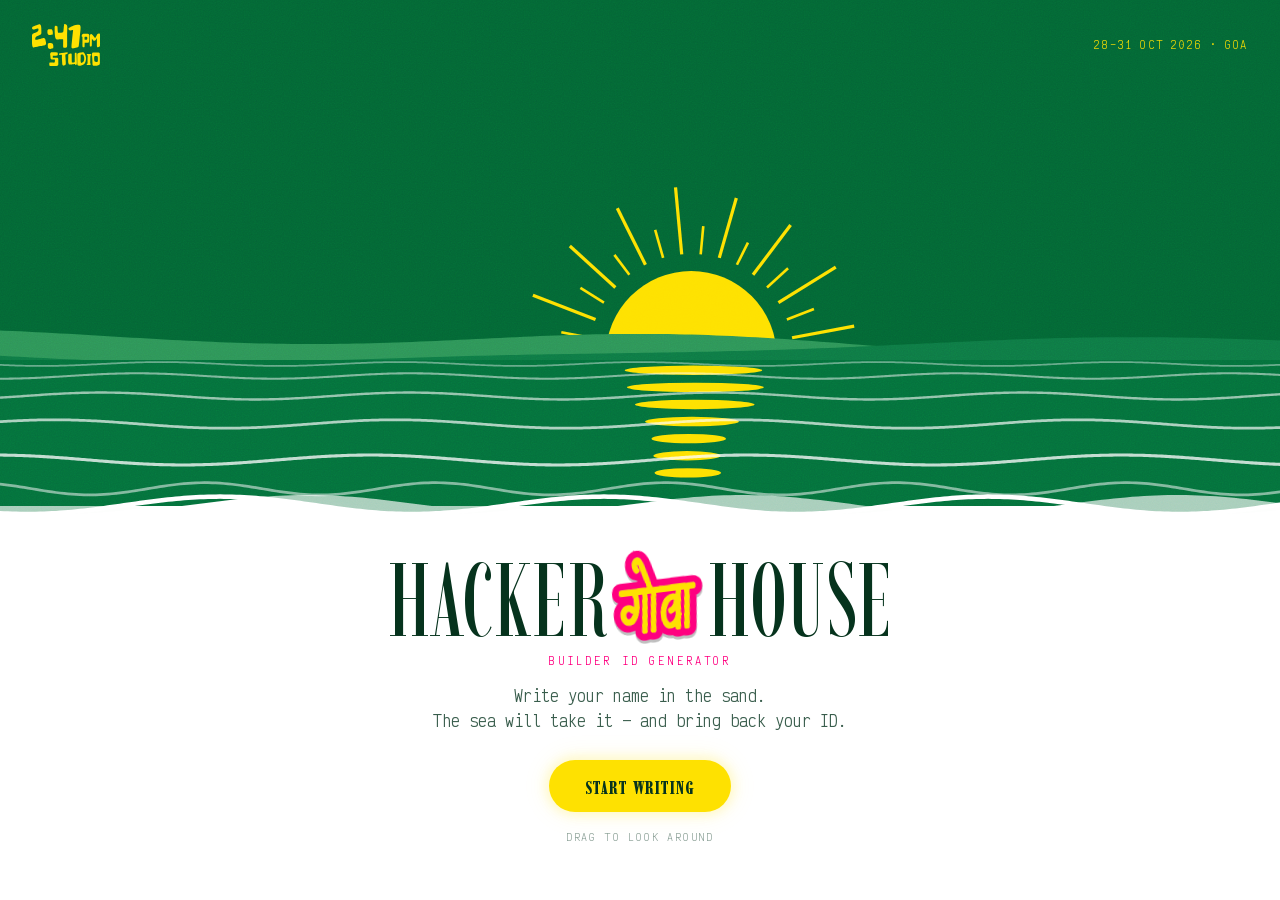
==== index.html @ b3ad8baa "Add beach scene animation, sharing functionality, title generator, and HEIC conversion support - Imp" ====
<!DOCTYPE html>
<html lang="en">
<head>
<meta charset="utf-8">
<meta name="viewport" content="width=device-width, initial-scale=1, viewport-fit=cover, maximum-scale=1">
<meta name="theme-color" content="#0B6839">
<title>Write it in the sand — Hacker House Goa 2026</title>
<meta name="description" content="Write your name in the sand at Hacker House Goa 2026. The sea takes it, and brings back your builder ID.">

<meta property="og:title" content="Write it in the sand — Hacker House Goa 2026">
<meta property="og:description" content="Write your name in the sand. The sea takes it, and brings back your builder ID. #FrameInGoa">
<meta property="og:type" content="website">
<meta name="twitter:card" content="summary_large_image">

<link rel="preload" href="assets/fonts/imbue-RLpxK5P16Ki3fVJvzTQKbVvu.woff2" as="font" type="font/woff2" crossorigin>
<link rel="preload" href="assets/fonts/victormono-Yq6Q-LGQWyfv-LGy7lEO0_ZdtxUGS7ZG.woff2" as="font" type="font/woff2" crossorigin>
<link rel="stylesheet" href="assets/fonts/fonts.css">
<link rel="stylesheet" href="css/style.css">
</head>
<body>

<canvas id="scene" aria-hidden="true"></canvas>

<!-- grain + vignette sit above the GL canvas, below the UI -->
<div class="grain" aria-hidden="true"></div>

<main id="ui">

  <!-- ─────────── ACT 0 · arrival ─────────── -->
  <section class="act act--intro is-active" id="act-intro">
    <header class="brandbar">
      <img class="brandbar__studio" src="assets/brand/2-47.svg" alt="2:47 PM Studio" width="70" height="43">
      <span class="brandbar__meta">28&ndash;31 OCT 2026 &middot; GOA</span>
    </header>

    <div class="intro">
      <h1 class="lockup">
        <span class="lockup__line">HACKER</span>
        <img class="lockup__goa" src="assets/brand/goa_hindi.svg" alt="गोवा" width="181" height="180">
        <span class="lockup__line">HOUSE</span>
      </h1>
      <p class="intro__kicker">Builder ID Generator</p>
      <p class="intro__copy">Write your name in the sand.<br>The sea will take it &mdash; and bring back your ID.</p>
      <button class="btn btn--yellow" id="btn-begin" type="button">START WRITING</button>
      <p class="intro__hint" id="intro-hint">Drag to look around</p>
    </div>
  </section>

  <!-- ─────────── ACT 1 · write ─────────── -->
  <section class="act act--form" id="act-form" hidden>
    <div class="sheet">
      <div class="sheet__grip" aria-hidden="true"></div>

      <div class="sheet__head">
        <span class="tag tag--pink">YOUR DETAILS</span>
        <p class="sheet__note">Watch the sand as you type.</p>
      </div>

      <div class="field field--photo">
        <label class="photo" id="photo-drop">
          <input type="file" id="input-photo" accept="image/*,.heic,.heif" hidden>
          <span class="photo__frame" id="photo-frame">
            <img id="photo-preview" alt="" hidden>
            <span class="photo__empty" id="photo-empty">
              <span class="photo__plus">+</span>
              <span class="photo__label">ADD PHOTO</span>
            </span>
          </span>
          <span class="photo__hint" id="photo-hint">JPG, PNG or HEIC.<br>Any crop &mdash; we handle it.</span>
        </label>
      </div>

      <div class="field">
        <label class="field__label" for="input-name">NAME</label>
        <input class="field__input" id="input-name" type="text" maxlength="22"
               autocomplete="name" placeholder="Alex Fernandes" enterkeyhint="next">
      </div>

      <div class="field field--split">
        <div>
          <label class="field__label" for="input-role">ROLE</label>
          <input class="field__input" id="input-role" type="text" maxlength="20"
                 placeholder="Frontend" enterkeyhint="next" list="roles">
          <datalist id="roles">
            <option>Frontend</option><option>Backend</option><option>Full-stack</option>
            <option>Design</option><option>AI / ML</option><option>Smart Contracts</option>
            <option>Product</option><option>Growth</option><option>Founder</option>
          </datalist>
        </div>
        <div>
          <label class="field__label" for="input-stack">STACK</label>
          <input class="field__input" id="input-stack" type="text" maxlength="24"
                 placeholder="Next.js · Solidity" enterkeyhint="done">
        </div>
      </div>

      <div class="field">
        <div class="titleline">
          <span class="field__label">BUILDER TITLE</span>
          <button class="reroll" id="btn-reroll" type="button" title="Roll another">
            <span class="reroll__icon" aria-hidden="true">⟳</span> ROLL
          </button>
        </div>
        <output class="titleout" id="builder-title">The Tide Chaser</output>
      </div>

      <button class="btn btn--pink btn--wide" id="btn-summon" type="button" disabled>
        LET THE SEA TAKE IT
      </button>
      <p class="sheet__req" id="sheet-req">Add a photo and a name to continue</p>
    </div>
  </section>

  <!-- ─────────── ACT 2/3 · the sea ─────────── -->
  <section class="act act--wash" id="act-wash" hidden>
    <button class="skipzone" id="btn-skip" type="button" aria-label="Skip the animation"></button>
    <p class="washline" id="washline"></p>
    <p class="skiphint">Tap to skip</p>
  </section>

  <!-- ─────────── ACT 4 · result ─────────── -->
  <section class="act act--result" id="act-result" hidden>
    <div class="result">
      <div class="result__actions">
        <button class="btn btn--yellow" id="btn-download" type="button">DOWNLOAD</button>
        <button class="btn btn--pink" id="btn-share" type="button">SHARE TO X</button>
        <button class="btn btn--ghost" id="btn-again" type="button">START OVER</button>
      </div>
      <p class="result__hash">#FrameInGoa</p>
    </div>
  </section>

  <!-- live region for screen readers -->
  <p class="sr-only" role="status" aria-live="polite" id="sr-status"></p>
</main>

<noscript>
  <div class="noscript">This experience needs JavaScript enabled.</div>
</noscript>

<script type="module" src="js/main.js"></script>
</body>
</html>
---- assets/fonts/fonts.css ----
/* cyrillic-ext */
@font-face {
  font-family: 'Caveat';
  font-style: normal;
  font-weight: 400;
  font-display: swap;
  src: url(caveat-Wnz6HAc5bAfYB2Q7azYYiAzcPDKo.woff2) format('woff2');
  unicode-range: U+0460-052F, U+1C80-1C8A, U+20B4, U+2DE0-2DFF, U+A640-A69F, U+FE2E-FE2F;
}
/* cyrillic */
@font-face {
  font-family: 'Caveat';
  font-style: normal;
  font-weight: 400;
  font-display: swap;
  src: url(caveat-Wnz6HAc5bAfYB2Q7YjYYiAzcPDKo.woff2) format('woff2');
  unicode-range: U+0301, U+0400-045F, U+0490-0491, U+04B0-04B1, U+2116;
}
/* latin-ext */
@font-face {
  font-family: 'Caveat';
  font-style: normal;
  font-weight: 400;
  font-display: swap;
  src: url(caveat-Wnz6HAc5bAfYB2Q7aDYYiAzcPDKo.woff2) format('woff2');
  unicode-range: U+0100-02BA, U+02BD-02C5, U+02C7-02CC, U+02CE-02D7, U+02DD-02FF, U+0304, U+0308, U+0329, U+1D00-1DBF, U+1E00-1E9F, U+1EF2-1EFF, U+2020, U+20A0-20AB, U+20AD-20C0, U+2113, U+2C60-2C7F, U+A720-A7FF;
}
/* latin */
@font-face {
  font-family: 'Caveat';
  font-style: normal;
  font-weight: 400;
  font-display: swap;
  src: url(caveat-Wnz6HAc5bAfYB2Q7ZjYYiAzcPA.woff2) format('woff2');
  unicode-range: U+0000-00FF, U+0131, U+0152-0153, U+02BB-02BC, U+02C6, U+02DA, U+02DC, U+0304, U+0308, U+0329, U+2000-206F, U+20AC, U+2122, U+2191, U+2193, U+2212, U+2215, U+FEFF, U+FFFD;
}
/* cyrillic-ext */
@font-face {
  font-family: 'Caveat';
  font-style: normal;
  font-weight: 700;
  font-display: swap;
  src: url(caveat-Wnz6HAc5bAfYB2Q7azYYiAzcPDKo.woff2) format('woff2');
  unicode-range: U+0460-052F, U+1C80-1C8A, U+20B4, U+2DE0-2DFF, U+A640-A69F, U+FE2E-FE2F;
}
/* cyrillic */
@font-face {
  font-family: 'Caveat';
  font-style: normal;
  font-weight: 700;
  font-display: swap;
  src: url(caveat-Wnz6HAc5bAfYB2Q7YjYYiAzcPDKo.woff2) format('woff2');
  unicode-range: U+0301, U+0400-045F, U+0490-0491, U+04B0-04B1, U+2116;
}
/* latin-ext */
@font-face {
  font-family: 'Caveat';
  font-style: normal;
  font-weight: 700;
  font-display: swap;
  src: url(caveat-Wnz6HAc5bAfYB2Q7aDYYiAzcPDKo.woff2) format('woff2');
  unicode-range: U+0100-02BA, U+02BD-02C5, U+02C7-02CC, U+02CE-02D7, U+02DD-02FF, U+0304, U+0308, U+0329, U+1D00-1DBF, U+1E00-1E9F, U+1EF2-1EFF, U+2020, U+20A0-20AB, U+20AD-20C0, U+2113, U+2C60-2C7F, U+A720-A7FF;
}
/* latin */
@font-face {
  font-family: 'Caveat';
  font-style: normal;
  font-weight: 700;
  font-display: swap;
  src: url(caveat-Wnz6HAc5bAfYB2Q7ZjYYiAzcPA.woff2) format('woff2');
  unicode-range: U+0000-00FF, U+0131, U+0152-0153, U+02BB-02BC, U+02C6, U+02DA, U+02DC, U+0304, U+0308, U+0329, U+2000-206F, U+20AC, U+2122, U+2191, U+2193, U+2212, U+2215, U+FEFF, U+FFFD;
}
/* vietnamese */
@font-face {
  font-family: 'Imbue';
  font-style: normal;
  font-weight: 400;
  font-display: swap;
  src: url(imbue-RLpxK5P16Ki3fVJgzTQKbVvuXfg.woff2) format('woff2');
  unicode-range: U+0102-0103, U+0110-0111, U+0128-0129, U+0168-0169, U+01A0-01A1, U+01AF-01B0, U+0300-0301, U+0303-0304, U+0308-0309, U+0323, U+0329, U+1EA0-1EF9, U+20AB;
}
/* latin-ext */
@font-face {
  font-family: 'Imbue';
  font-style: normal;
  font-weight: 400;
  font-display: swap;
  src: url(imbue-RLpxK5P16Ki3fVJhzTQKbVvuXfg.woff2) format('woff2');
  unicode-range: U+0100-02BA, U+02BD-02C5, U+02C7-02CC, U+02CE-02D7, U+02DD-02FF, U+0304, U+0308, U+0329, U+1D00-1DBF, U+1E00-1E9F, U+1EF2-1EFF, U+2020, U+20A0-20AB, U+20AD-20C0, U+2113, U+2C60-2C7F, U+A720-A7FF;
}
/* latin */
@font-face {
  font-family: 'Imbue';
  font-style: normal;
  font-weight: 400;
  font-display: swap;
  src: url(imbue-RLpxK5P16Ki3fVJvzTQKbVvu.woff2) format('woff2');
  unicode-range: U+0000-00FF, U+0131, U+0152-0153, U+02BB-02BC, U+02C6, U+02DA, U+02DC, U+0304, U+0308, U+0329, U+2000-206F, U+20AC, U+2122, U+2191, U+2193, U+2212, U+2215, U+FEFF, U+FFFD;
}
/* vietnamese */
@font-face {
  font-family: 'Imbue';
  font-style: normal;
  font-weight: 700;
  font-display: swap;
  src: url(imbue-RLpxK5P16Ki3fVJgzTQKbVvuXfg.woff2) format('woff2');
  unicode-range: U+0102-0103, U+0110-0111, U+0128-0129, U+0168-0169, U+01A0-01A1, U+01AF-01B0, U+0300-0301, U+0303-0304, U+0308-0309, U+0323, U+0329, U+1EA0-1EF9, U+20AB;
}
/* latin-ext */
@font-face {
  font-family: 'Imbue';
  font-style: normal;
  font-weight: 700;
  font-display: swap;
  src: url(imbue-RLpxK5P16Ki3fVJhzTQKbVvuXfg.woff2) format('woff2');
  unicode-range: U+0100-02BA, U+02BD-02C5, U+02C7-02CC, U+02CE-02D7, U+02DD-02FF, U+0304, U+0308, U+0329, U+1D00-1DBF, U+1E00-1E9F, U+1EF2-1EFF, U+2020, U+20A0-20AB, U+20AD-20C0, U+2113, U+2C60-2C7F, U+A720-A7FF;
}
/* latin */
@font-face {
  font-family: 'Imbue';
  font-style: normal;
  font-weight: 700;
  font-display: swap;
  src: url(imbue-RLpxK5P16Ki3fVJvzTQKbVvu.woff2) format('woff2');
  unicode-range: U+0000-00FF, U+0131, U+0152-0153, U+02BB-02BC, U+02C6, U+02DA, U+02DC, U+0304, U+0308, U+0329, U+2000-206F, U+20AC, U+2122, U+2191, U+2193, U+2212, U+2215, U+FEFF, U+FFFD;
}
/* vietnamese */
@font-face {
  font-family: 'Imbue';
  font-style: normal;
  font-weight: 800;
  font-display: swap;
  src: url(imbue-RLpxK5P16Ki3fVJgzTQKbVvuXfg.woff2) format('woff2');
  unicode-range: U+0102-0103, U+0110-0111, U+0128-0129, U+0168-0169, U+01A0-01A1, U+01AF-01B0, U+0300-0301, U+0303-0304, U+0308-0309, U+0323, U+0329, U+1EA0-1EF9, U+20AB;
}
/* latin-ext */
@font-face {
  font-family: 'Imbue';
  font-style: normal;
  font-weight: 800;
  font-display: swap;
  src: url(imbue-RLpxK5P16Ki3fVJhzTQKbVvuXfg.woff2) format('woff2');
  unicode-range: U+0100-02BA, U+02BD-02C5, U+02C7-02CC, U+02CE-02D7, U+02DD-02FF, U+0304, U+0308, U+0329, U+1D00-1DBF, U+1E00-1E9F, U+1EF2-1EFF, U+2020, U+20A0-20AB, U+20AD-20C0, U+2113, U+2C60-2C7F, U+A720-A7FF;
}
/* latin */
@font-face {
  font-family: 'Imbue';
  font-style: normal;
  font-weight: 800;
  font-display: swap;
  src: url(imbue-RLpxK5P16Ki3fVJvzTQKbVvu.woff2) format('woff2');
  unicode-range: U+0000-00FF, U+0131, U+0152-0153, U+02BB-02BC, U+02C6, U+02DA, U+02DC, U+0304, U+0308, U+0329, U+2000-206F, U+20AC, U+2122, U+2191, U+2193, U+2212, U+2215, U+FEFF, U+FFFD;
}
/* cyrillic-ext */
@font-face {
  font-family: 'Victor Mono';
  font-style: normal;
  font-weight: 400;
  font-display: swap;
  src: url(victormono-Yq6Q-LGQWyfv-LGy7lEO0_ZQtxUGS7ZG09E.woff2) format('woff2');
  unicode-range: U+0460-052F, U+1C80-1C8A, U+20B4, U+2DE0-2DFF, U+A640-A69F, U+FE2E-FE2F;
}
/* cyrillic */
@font-face {
  font-family: 'Victor Mono';
  font-style: normal;
  font-weight: 400;
  font-display: swap;
  src: url(victormono-Yq6Q-LGQWyfv-LGy7lEO0_ZZtxUGS7ZG09E.woff2) format('woff2');
  unicode-range: U+0301, U+0400-045F, U+0490-0491, U+04B0-04B1, U+2116;
}
/* greek */
@font-face {
  font-family: 'Victor Mono';
  font-style: normal;
  font-weight: 400;
  font-display: swap;
  src: url(victormono-Yq6Q-LGQWyfv-LGy7lEO0_ZetxUGS7ZG09E.woff2) format('woff2');
  unicode-range: U+0370-0377, U+037A-037F, U+0384-038A, U+038C, U+038E-03A1, U+03A3-03FF;
}
/* vietnamese */
@font-face {
  font-family: 'Victor Mono';
  font-style: normal;
  font-weight: 400;
  font-display: swap;
  src: url(victormono-Yq6Q-LGQWyfv-LGy7lEO0_ZStxUGS7ZG09E.woff2) format('woff2');
  unicode-range: U+0102-0103, U+0110-0111, U+0128-0129, U+0168-0169, U+01A0-01A1, U+01AF-01B0, U+0300-0301, U+0303-0304, U+0308-0309, U+0323, U+0329, U+1EA0-1EF9, U+20AB;
}
/* latin-ext */
@font-face {
  font-family: 'Victor Mono';
  font-style: normal;
  font-weight: 400;
  font-display: swap;
  src: url(victormono-Yq6Q-LGQWyfv-LGy7lEO0_ZTtxUGS7ZG09E.woff2) format('woff2');
  unicode-range: U+0100-02BA, U+02BD-02C5, U+02C7-02CC, U+02CE-02D7, U+02DD-02FF, U+0304, U+0308, U+0329, U+1D00-1DBF, U+1E00-1E9F, U+1EF2-1EFF, U+2020, U+20A0-20AB, U+20AD-20C0, U+2113, U+2C60-2C7F, U+A720-A7FF;
}
/* latin */
@font-face {
  font-family: 'Victor Mono';
  font-style: normal;
  font-weight: 400;
  font-display: swap;
  src: url(victormono-Yq6Q-LGQWyfv-LGy7lEO0_ZdtxUGS7ZG.woff2) format('woff2');
  unicode-range: U+0000-00FF, U+0131, U+0152-0153, U+02BB-02BC, U+02C6, U+02DA, U+02DC, U+0304, U+0308, U+0329, U+2000-206F, U+20AC, U+2122, U+2191, U+2193, U+2212, U+2215, U+FEFF, U+FFFD;
}
/* cyrillic-ext */
@font-face {
  font-family: 'Victor Mono';
  font-style: normal;
  font-weight: 500;
  font-display: swap;
  src: url(victormono-Yq6Q-LGQWyfv-LGy7lEO0_ZQtxUGS7ZG09E.woff2) format('woff2');
  unicode-range: U+0460-052F, U+1C80-1C8A, U+20B4, U+2DE0-2DFF, U+A640-A69F, U+FE2E-FE2F;
}
/* cyrillic */
@font-face {
  font-family: 'Victor Mono';
  font-style: normal;
  font-weight: 500;
  font-display: swap;
  src: url(victormono-Yq6Q-LGQWyfv-LGy7lEO0_ZZtxUGS7ZG09E.woff2) format('woff2');
  unicode-range: U+0301, U+0400-045F, U+0490-0491, U+04B0-04B1, U+2116;
}
/* greek */
@font-face {
  font-family: 'Victor Mono';
  font-style: normal;
  font-weight: 500;
  font-display: swap;
  src: url(victormono-Yq6Q-LGQWyfv-LGy7lEO0_ZetxUGS7ZG09E.woff2) format('woff2');
  unicode-range: U+0370-0377, U+037A-037F, U+0384-038A, U+038C, U+038E-03A1, U+03A3-03FF;
}
/* vietnamese */
@font-face {
  font-family: 'Victor Mono';
  font-style: normal;
  font-weight: 500;
  font-display: swap;
  src: url(victormono-Yq6Q-LGQWyfv-LGy7lEO0_ZStxUGS7ZG09E.woff2) format('woff2');
  unicode-range: U+0102-0103, U+0110-0111, U+0128-0129, U+0168-0169, U+01A0-01A1, U+01AF-01B0, U+0300-0301, U+0303-0304, U+0308-0309, U+0323, U+0329, U+1EA0-1EF9, U+20AB;
}
/* latin-ext */
@font-face {
  font-family: 'Victor Mono';
  font-style: normal;
  font-weight: 500;
  font-display: swap;
  src: url(victormono-Yq6Q-LGQWyfv-LGy7lEO0_ZTtxUGS7ZG09E.woff2) format('woff2');
  unicode-range: U+0100-02BA, U+02BD-02C5, U+02C7-02CC, U+02CE-02D7, U+02DD-02FF, U+0304, U+0308, U+0329, U+1D00-1DBF, U+1E00-1E9F, U+1EF2-1EFF, U+2020, U+20A0-20AB, U+20AD-20C0, U+2113, U+2C60-2C7F, U+A720-A7FF;
}
/* latin */
@font-face {
  font-family: 'Victor Mono';
  font-style: normal;
  font-weight: 500;
  font-display: swap;
  src: url(victormono-Yq6Q-LGQWyfv-LGy7lEO0_ZdtxUGS7ZG.woff2) format('woff2');
  unicode-range: U+0000-00FF, U+0131, U+0152-0153, U+02BB-02BC, U+02C6, U+02DA, U+02DC, U+0304, U+0308, U+0329, U+2000-206F, U+20AC, U+2122, U+2191, U+2193, U+2212, U+2215, U+FEFF, U+FFFD;
}
/* cyrillic-ext */
@font-face {
  font-family: 'Victor Mono';
  font-style: normal;
  font-weight: 700;
  font-display: swap;
  src: url(victormono-Yq6Q-LGQWyfv-LGy7lEO0_ZQtxUGS7ZG09E.woff2) format('woff2');
  unicode-range: U+0460-052F, U+1C80-1C8A, U+20B4, U+2DE0-2DFF, U+A640-A69F, U+FE2E-FE2F;
}
/* cyrillic */
@font-face {
  font-family: 'Victor Mono';
  font-style: normal;
  font-weight: 700;
  font-display: swap;
  src: url(victormono-Yq6Q-LGQWyfv-LGy7lEO0_ZZtxUGS7ZG09E.woff2) format('woff2');
  unicode-range: U+0301, U+0400-045F, U+0490-0491, U+04B0-04B1, U+2116;
}
/* greek */
@font-face {
  font-family: 'Victor Mono';
  font-style: normal;
  font-weight: 700;
  font-display: swap;
  src: url(victormono-Yq6Q-LGQWyfv-LGy7lEO0_ZetxUGS7ZG09E.woff2) format('woff2');
  unicode-range: U+0370-0377, U+037A-037F, U+0384-038A, U+038C, U+038E-03A1, U+03A3-03FF;
}
/* vietnamese */
@font-face {
  font-family: 'Victor Mono';
  font-style: normal;
  font-weight: 700;
  font-display: swap;
  src: url(victormono-Yq6Q-LGQWyfv-LGy7lEO0_ZStxUGS7ZG09E.woff2) format('woff2');
  unicode-range: U+0102-0103, U+0110-0111, U+0128-0129, U+0168-0169, U+01A0-01A1, U+01AF-01B0, U+0300-0301, U+0303-0304, U+0308-0309, U+0323, U+0329, U+1EA0-1EF9, U+20AB;
}
/* latin-ext */
@font-face {
  font-family: 'Victor Mono';
  font-style: normal;
  font-weight: 700;
  font-display: swap;
  src: url(victormono-Yq6Q-LGQWyfv-LGy7lEO0_ZTtxUGS7ZG09E.woff2) format('woff2');
  unicode-range: U+0100-02BA, U+02BD-02C5, U+02C7-02CC, U+02CE-02D7, U+02DD-02FF, U+0304, U+0308, U+0329, U+1D00-1DBF, U+1E00-1E9F, U+1EF2-1EFF, U+2020, U+20A0-20AB, U+20AD-20C0, U+2113, U+2C60-2C7F, U+A720-A7FF;
}
/* latin */
@font-face {
  font-family: 'Victor Mono';
  font-style: normal;
  font-weight: 700;
  font-display: swap;
  src: url(victormono-Yq6Q-LGQWyfv-LGy7lEO0_ZdtxUGS7ZG.woff2) format('woff2');
  unicode-range: U+0000-00FF, U+0131, U+0152-0153, U+02BB-02BC, U+02C6, U+02DA, U+02DC, U+0304, U+0308, U+0329, U+2000-206F, U+20AC, U+2122, U+2191, U+2193, U+2212, U+2215, U+FEFF, U+FFFD;
}
---- css/style.css ----
/* ============================================================
   Hacker House Goa 2026 — Builder ID Generator
   Design tokens lifted from hhgoa.com
   ============================================================ */

:root{
  --green:      #0B6839;
  --green-deep: #075029;
  --green-lift: #14804a;
  --yellow:     #FEE101;
  --pink:       #FF0080;
  --cream:      #FFFBE8;
  --sand:       #E3C08D;
  --ink:        #06331d;

  --shadow-yellow: 0 0 12px 3px rgb(254 225 1 / .20), 0 0 26px 5px rgb(254 225 1 / .07);
  --shadow-pink:   0 0 12px 3px rgb(255 0 128 / .22), 0 0 26px 5px rgb(255 0 128 / .08);

  --ease-out: cubic-bezier(.16,.84,.44,1);
  --ease-in-out: cubic-bezier(.65,.05,.36,1);

  --safe-b: env(safe-area-inset-bottom, 0px);
  --safe-t: env(safe-area-inset-top, 0px);
}

*,*::before,*::after{ box-sizing:border-box; }

/* The `hidden` attribute only sets `display:none` in the UA stylesheet, so
   ANY author `display` rule silently defeats it. Several elements here set
   display:grid/block, which made them impossible to hide from JS. */
[hidden]{ display:none !important; }

html,body{
  margin:0; padding:0;
  height:100%;
  background:var(--green);
  color:var(--cream);
  font-family:"Victor Mono", ui-monospace, SFMono-Regular, Menlo, monospace;
  -webkit-font-smoothing:antialiased;
  text-rendering:optimizeLegibility;
  overscroll-behavior:none;
}

body{
  overflow:hidden;
  position:fixed;
  inset:0;
  touch-action:none;
}

/* ── GL canvas ───────────────────────────────────────────── */
#scene{
  position:fixed; inset:0;
  width:100%; height:100%;
  display:block;
  z-index:0;
  touch-action:none;
}

/* paper grain — the brand art has a printed, slightly noisy surface */
.grain{
  position:fixed; inset:0;
  z-index:1;
  pointer-events:none;
  opacity:.16;
  mix-blend-mode:overlay;
  background-image:url("data:image/svg+xml,%3Csvg xmlns='http://www.w3.org/2000/svg' width='140' height='140'%3E%3Cfilter id='n'%3E%3CfeTurbulence type='fractalNoise' baseFrequency='.85' numOctaves='3'/%3E%3C/filter%3E%3Crect width='140' height='140' filter='url(%23n)'/%3E%3C/svg%3E");
}
.grain::after{
  content:""; position:absolute; inset:0;
  background:radial-gradient(125% 95% at 50% 42%, transparent 52%, rgb(3 40 22 / .38) 100%);
  mix-blend-mode:multiply;
}

/* ── UI shell ────────────────────────────────────────────── */
#ui{
  position:fixed; inset:0;
  z-index:2;
  pointer-events:none;
}
.act{
  position:absolute; inset:0;
  display:flex;
  opacity:0;
  transition:opacity .5s var(--ease-out);
}
.act[hidden]{ display:none; }
.act.is-active{ opacity:1; }
.act > *{ pointer-events:auto; }

.sr-only{
  position:absolute; width:1px; height:1px;
  padding:0; margin:-1px; overflow:hidden;
  clip:rect(0 0 0 0); white-space:nowrap; border:0;
}

/* ── Buttons ─────────────────────────────────────────────── */
.btn{
  font-family:"Imbue", Georgia, serif;
  font-weight:800;
  text-transform:uppercase;
  letter-spacing:.055em;
  font-size:clamp(15px, 4.4vw, 19px);
  line-height:1;
  padding:.95em 1.9em .8em;
  border:0; border-radius:999px;
  cursor:pointer;
  transition:transform .22s var(--ease-out), box-shadow .22s var(--ease-out), opacity .2s;
  -webkit-tap-highlight-color:transparent;
  white-space:nowrap;
}
.btn:active{ transform:scale(.96); }
.btn:disabled{ opacity:.4; cursor:not-allowed; }
.btn:focus-visible{ outline:2px solid var(--cream); outline-offset:3px; }

.btn--yellow{ background:var(--yellow); color:var(--ink); box-shadow:var(--shadow-yellow); }
.btn--pink  { background:var(--pink);   color:#fff;      box-shadow:var(--shadow-pink); }
/* Sits on white sand, so it reads dark rather than cream */
.btn--ghost {
  background:transparent; color:var(--ink);
  border:1px solid rgb(0 48 26 / .35);
  box-shadow:none;
}
.btn--wide{ width:100%; }

@media (hover:hover){
  .btn--yellow:hover{ transform:translateY(-2px); box-shadow:0 0 16px 4px rgb(254 225 1 / .32), 0 0 34px 8px rgb(254 225 1 / .12); }
  .btn--pink:hover  { transform:translateY(-2px); box-shadow:0 0 16px 4px rgb(255 0 128 / .34), 0 0 34px 8px rgb(255 0 128 / .12); }
  .btn--ghost:hover { border-color:var(--ink); }
}

/* ── Tags / pills ────────────────────────────────────────── */
.tag{
  display:inline-block;
  font-family:"Imbue", Georgia, serif;
  font-weight:700; text-transform:uppercase;
  font-size:11px; letter-spacing:.09em;
  padding:.5em 1em .35em;
  border-radius:999px;
}
.tag--pink{ background:var(--pink); color:#fff; }

/* ── ACT 0 · intro ───────────────────────────────────────── */
.act--intro{ flex-direction:column; justify-content:space-between; }

.brandbar{
  display:flex; align-items:center; justify-content:space-between;
  padding:calc(16px + var(--safe-t)) 20px 0;
}
.brandbar__studio{ width:56px; height:auto; }
.brandbar__meta{
  font-size:10.5px; letter-spacing:.16em;
  color:var(--yellow); opacity:.9;
}

.intro{
  padding:0 22px calc(34px + var(--safe-b));
  text-align:center;
  display:flex; flex-direction:column; align-items:center;
}

/* The lower half of the scene is white sand now, so the intro sits in
   dark green — the same way type sits on the sand in the event artwork. */
.lockup{
  margin:0 0 2px;
  display:flex; align-items:center; justify-content:center;
  gap:.06em;
  font-family:"Imbue", Georgia, serif;
  font-weight:400;
  font-size:clamp(52px, 17vw, 104px);
  line-height:.82;
  letter-spacing:.005em;
  color:var(--ink);
}
.lockup__line{ display:block; }
.lockup__goa{
  width:clamp(46px, 15vw, 92px); height:auto;
  margin:0 -.02em;
  transform:rotate(-7deg) translateY(-.06em);
  filter:drop-shadow(0 3px 0 rgb(0 0 0 / .25));
}

.intro__kicker{
  margin:6px 0 0;
  font-size:10.5px; letter-spacing:.3em;
  color:var(--pink);
  text-transform:uppercase;
}
.intro__copy{
  margin:16px 0 26px;
  font-size:clamp(13px, 3.7vw, 15px);
  line-height:1.65;
  color:rgb(0 48 26 / .78);
}
.intro__hint{
  margin:18px 0 0;
  font-size:10px; letter-spacing:.18em;
  color:rgb(0 48 26 / .42);
  text-transform:uppercase;
  animation:breathe 3.2s var(--ease-in-out) infinite;
}
@keyframes breathe{ 0%,100%{opacity:.32} 50%{opacity:.72} }

/* ── ACT 1 · the sheet ───────────────────────────────────── */
.act--form{ align-items:flex-end; justify-content:center; }

.sheet{
  width:100%;
  max-width:460px;
  margin:0 auto;
  padding:8px 18px calc(14px + var(--safe-b));
  background:rgb(7 55 30 / .90);
  backdrop-filter:blur(18px) saturate(1.2);
  -webkit-backdrop-filter:blur(18px) saturate(1.2);
  border-top:1.5px solid rgb(254 225 1 / .35);
  border-radius:22px 22px 0 0;
  box-shadow:0 -18px 50px rgb(0 0 0 / .45);
  max-height:88svh;
  overflow-y:auto;
  overscroll-behavior:contain;
  animation:sheet-up .6s var(--ease-out) both;
}
@keyframes sheet-up{ from{ transform:translateY(28px); opacity:0 } to{ transform:none; opacity:1 } }

.sheet__grip{
  width:40px; height:4px; border-radius:99px;
  background:rgb(255 251 232 / .3);
  margin:2px auto 10px;
}
.sheet__head{
  display:flex; align-items:baseline; gap:10px;
  margin-bottom:12px;
}
.sheet__note{
  margin:0; font-size:11px;
  color:rgb(255 251 232 / .55);
}
.sheet__req{
  margin:10px 0 0; text-align:center;
  font-size:10.5px; letter-spacing:.06em;
  color:rgb(255 251 232 / .45);
  min-height:1.2em;
  transition:color .3s;
}
.sheet__req.is-ready{ color:var(--yellow); }

.field{ margin-bottom:10px; }
.field--split{ display:grid; grid-template-columns:1fr 1fr; gap:9px; }

.field__label{
  display:block;
  font-size:9px; letter-spacing:.2em;
  color:var(--yellow);
  margin-bottom:4px;
}
.field__input{
  width:100%;
  font-family:"Victor Mono", monospace;
  font-size:16px;              /* 16px avoids iOS zoom-on-focus */
  color:var(--cream);
  background:rgb(255 251 232 / .07);
  border:1px solid rgb(255 251 232 / .18);
  border-radius:10px;
  padding:9px 12px;
  transition:border-color .2s, background .2s;
}
.field__input::placeholder{ color:rgb(255 251 232 / .3); }
.field__input:focus{
  outline:none;
  border-color:var(--yellow);
  background:rgb(255 251 232 / .11);
}

/* photo picker */
.field--photo{ margin-bottom:12px; }
.photo{
  display:flex; align-items:center; gap:12px;
  cursor:pointer;
  -webkit-tap-highlight-color:transparent;
}
.photo__frame{
  position:relative;
  flex:0 0 auto;
  width:62px; height:62px;
  border-radius:12px;
  background:rgb(255 251 232 / .07);
  border:1.5px dashed rgb(254 225 1 / .5);
  display:grid; place-items:center;
  overflow:hidden;
  transition:border-color .2s, background .2s;
}
.photo.is-filled .photo__frame{ border-style:solid; border-color:var(--yellow); }
.photo.is-drag .photo__frame{ background:rgb(254 225 1 / .16); border-color:var(--yellow); }
.photo__frame img{ width:100%; height:100%; object-fit:cover; display:block; }
.photo__empty{ display:grid; place-items:center; gap:3px; }
.photo__plus{ font-size:22px; line-height:1; color:var(--yellow); }
.photo__label{ font-size:8.5px; letter-spacing:.14em; color:rgb(254 225 1 / .8); }
.photo__hint{ font-size:10.5px; line-height:1.55; color:rgb(255 251 232 / .5); }

@keyframes spin{ to{ transform:rotate(360deg) } }

/* builder title */
.titleline{ display:flex; align-items:center; justify-content:space-between; margin-bottom:2px; }
.reroll{
  background:transparent; border:1px solid rgb(255 0 128 / .6);
  color:var(--pink);
  font-family:"Imbue", Georgia, serif; font-weight:700;
  font-size:10px; letter-spacing:.12em; text-transform:uppercase;
  border-radius:999px; padding:.42em .85em .3em;
  cursor:pointer;
  display:inline-flex; align-items:center; gap:5px;
  transition:background .2s, color .2s;
}
.reroll:active{ transform:scale(.94); }
.reroll.is-rolling .reroll__icon{ animation:spin .5s var(--ease-out); }
@media (hover:hover){ .reroll:hover{ background:var(--pink); color:#fff; } }

.titleout{
  display:block;
  font-family:"Imbue", Georgia, serif;
  font-weight:700; font-size:23px; line-height:1.02;
  color:var(--yellow);
  letter-spacing:.01em;
  margin-bottom:12px;
}

/* ── ACT 2/3 · wash ──────────────────────────────────────── */
/* Sits low, in the empty foreground sand, so it never fights the writing */
.act--wash{ align-items:flex-end; justify-content:center; position:relative; }

/* Full-bleed tap target that fast-forwards the sequence */
.skipzone{
  position:absolute; inset:0;
  background:transparent; border:0; padding:0;
  cursor:pointer;
  -webkit-tap-highlight-color:transparent;
}
.skiphint{
  position:absolute;
  left:0; right:0; bottom:calc(20px + var(--safe-b));
  margin:0; text-align:center;
  pointer-events:none;
  font-size:10px; letter-spacing:.2em; text-transform:uppercase;
  color:rgb(255 251 232 / .38);
  animation:breathe 3s var(--ease-in-out) infinite;
}
.washline{
  margin:0 0 clamp(60px, 18vh, 150px); padding:0 30px;
  text-align:center;
  font-family:"Imbue", Georgia, serif;
  font-weight:400;
  font-size:clamp(26px, 8vw, 46px);
  line-height:1.1;
  letter-spacing:.02em;
  color:var(--cream);
  text-shadow:0 2px 24px rgb(0 0 0 / .5);
  opacity:0;
  transition:opacity .7s var(--ease-out), transform .7s var(--ease-out);
  transform:translateY(10px);
}
.washline.is-in{ opacity:1; transform:none; }

/* ── ACT 4 · result ──────────────────────────────────────── */
.act--result{ align-items:flex-end; justify-content:center; }
.result{
  width:100%; max-width:460px;
  padding:0 20px calc(26px + var(--safe-b));
  text-align:center;
  animation:sheet-up .7s var(--ease-out) both;
}
.result__actions{
  display:flex; flex-wrap:wrap; gap:10px; justify-content:center;
}
.result__actions .btn{ flex:1 1 auto; min-width:132px; }
#btn-again{ flex-basis:100%; }
.result__hash{
  margin:16px 0 0;
  font-family:"Imbue", Georgia, serif; font-weight:700;
  font-size:15px; letter-spacing:.1em;
  color:var(--pink);
}

/* toast */
.toast{
  position:fixed;
  left:50%; bottom:calc(24px + var(--safe-b));
  transform:translate(-50%, 16px);
  z-index:20;
  background:var(--ink); color:var(--cream);
  border:1px solid rgb(254 225 1 / .4);
  border-radius:999px;
  padding:10px 18px;
  font-size:11.5px; letter-spacing:.04em;
  opacity:0; pointer-events:none;
  transition:opacity .3s var(--ease-out), transform .3s var(--ease-out);
  max-width:min(88vw, 420px);
  text-align:center;
}
.toast.is-in{ opacity:1; transform:translate(-50%,0); }

.noscript{
  position:fixed; inset:0; z-index:99;
  display:grid; place-items:center;
  background:var(--green); color:var(--cream);
  padding:30px; text-align:center;
}

/* ── desktop / landscape ─────────────────────────────────────
   The panel moves to the side once a bottom sheet would swallow the
   beach. That is either plenty of width, or enough width combined with
   too little height to spare — the sheet needs ~420px, and the writing
   needs the rest. Phones in portrait keep the bottom sheet. */
@media (min-width:740px), (min-width:600px) and (max-height:900px){
  .act--form{ align-items:center; justify-content:flex-end; }
  .sheet{
    margin:0 4vw 0 0;
    border-radius:22px;
    border:1.5px solid rgb(254 225 1 / .3);
    max-height:86vh;
    padding:22px 24px 24px;
  }
  .sheet__grip{ display:none; }

  .act--result{ align-items:center; justify-content:flex-end; }
  .result{ margin:0 4vw 0 0; }

  .intro{ padding-bottom:56px; }
  .brandbar{ padding:24px 32px 0; }
  .brandbar__studio{ width:68px; }
}

@media (prefers-reduced-motion:reduce){
  *{ animation-duration:.01ms !important; animation-iteration-count:1 !important; transition-duration:.12s !important; }
}
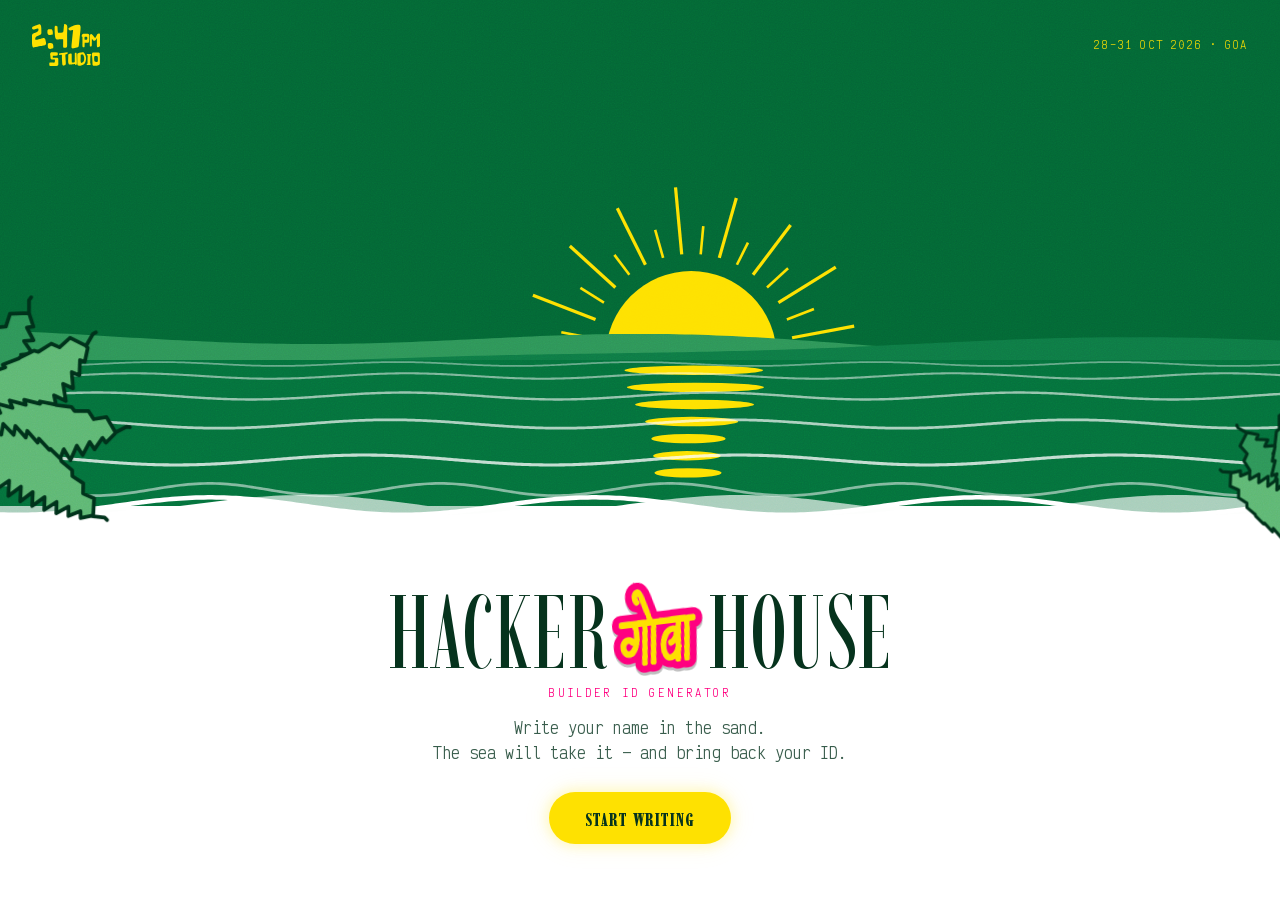
==== commit c76c08a9: "Refactor viewport height handling for improved keyboard interaction on Android and iOS" ====
--- a/index.html
+++ b/index.html
@@ -42,7 +42,6 @@
       <p class="intro__kicker">Builder ID Generator</p>
       <p class="intro__copy">Write your name in the sand.<br>The sea will take it &mdash; and bring back your ID.</p>
       <button class="btn btn--yellow" id="btn-begin" type="button">START WRITING</button>
-      <p class="intro__hint" id="intro-hint">Drag to look around</p>
     </div>
   </section>
 
--- a/css/style.css
+++ b/css/style.css
@@ -21,6 +21,23 @@
 
   --safe-b: env(safe-area-inset-bottom, 0px);
   --safe-t: env(safe-area-inset-top, 0px);
+
+  /* Kept in sync with visualViewport by main.js.
+     --app-height: Android Chrome does not shrink the layout viewport when
+     the on-screen keyboard opens — it overlays the keyboard on top — so
+     anything sized off inset:0/100% stays pinned to the pre-keyboard
+     height and its bottom portion (the field you're typing into) ends up
+     hidden behind the keyboard.
+     --app-offset: iOS Safari has the opposite problem — it DOES shrink the
+     visual viewport, but has a long-standing bug where position:fixed
+     elements don't reliably re-track it: when focusing an input triggers
+     iOS's own scroll-into-view behavior, fixed elements can drift up and
+     off-screen even though --app-height already sized them correctly,
+     leaving a blank gap where they used to be. Translating by
+     visualViewport.offsetTop cancels that drift out.
+     Both fall back to their no-op values until the first JS update lands. */
+  --app-height: 100%;
+  --app-offset: 0px;
 }
 
 *,*::before,*::after{ box-sizing:border-box; }
@@ -44,14 +61,17 @@
 body{
   overflow:hidden;
   position:fixed;
-  inset:0;
+  top:0; left:0; right:0;
+  height:var(--app-height);
   touch-action:none;
 }
 
 /* ── GL canvas ───────────────────────────────────────────── */
 #scene{
-  position:fixed; inset:0;
-  width:100%; height:100%;
+  position:fixed;
+  top:0; left:0; right:0;
+  width:100%; height:var(--app-height);
+  transform:translateY(var(--app-offset));
   display:block;
   z-index:0;
   touch-action:none;
@@ -74,7 +94,10 @@
 
 /* ── UI shell ────────────────────────────────────────────── */
 #ui{
-  position:fixed; inset:0;
+  position:fixed;
+  top:0; left:0; right:0;
+  height:var(--app-height);
+  transform:translateY(var(--app-offset));
   z-index:2;
   pointer-events:none;
 }
@@ -191,13 +214,6 @@
   font-size:clamp(13px, 3.7vw, 15px);
   line-height:1.65;
   color:rgb(0 48 26 / .78);
-}
-.intro__hint{
-  margin:18px 0 0;
-  font-size:10px; letter-spacing:.18em;
-  color:rgb(0 48 26 / .42);
-  text-transform:uppercase;
-  animation:breathe 3.2s var(--ease-in-out) infinite;
 }
 @keyframes breathe{ 0%,100%{opacity:.32} 50%{opacity:.72} }
 
@@ -325,8 +341,16 @@
 }
 
 /* ── ACT 2/3 · wash ──────────────────────────────────────── */
-/* Sits low, in the empty foreground sand, so it never fights the writing */
-.act--wash{ align-items:flex-end; justify-content:center; position:relative; }
+/* Sits low, in the empty foreground sand, so it never fights the writing.
+   position stays `absolute` (inherited from .act) — an explicit `relative`
+   here used to override it, which knocked this act out of the fixed
+   inset:0 sizing every other act gets. Without that, the element shrank
+   to fit only its own content and rendered at the natural top of the
+   document instead of filling and bottom-aligning within the viewport,
+   which is why the line was appearing cropped under the status bar.
+   `absolute` still gives .skipzone a positioning context to anchor to,
+   same as it always did — the `relative` was never needed for that. */
+.act--wash{ align-items:flex-end; justify-content:center; }
 
 /* Full-bleed tap target that fast-forwards the sequence */
 .skipzone{
@@ -341,9 +365,12 @@
   margin:0; text-align:center;
   pointer-events:none;
   font-size:10px; letter-spacing:.2em; text-transform:uppercase;
-  color:rgb(255 251 232 / .38);
+  color:rgb(0 48 26 / .38);
   animation:breathe 3s var(--ease-in-out) infinite;
 }
+/* Sits low, over the light sand at the bottom of the frame — dark green
+   reads clearly there; the old cream/white was legible only against the
+   sea, which the text spends most of its time NOT over. */
 .washline{
   margin:0 0 clamp(60px, 18vh, 150px); padding:0 30px;
   text-align:center;
@@ -352,8 +379,7 @@
   font-size:clamp(26px, 8vw, 46px);
   line-height:1.1;
   letter-spacing:.02em;
-  color:var(--cream);
-  text-shadow:0 2px 24px rgb(0 0 0 / .5);
+  color:var(--ink);
   opacity:0;
   transition:opacity .7s var(--ease-out), transform .7s var(--ease-out);
   transform:translateY(10px);
